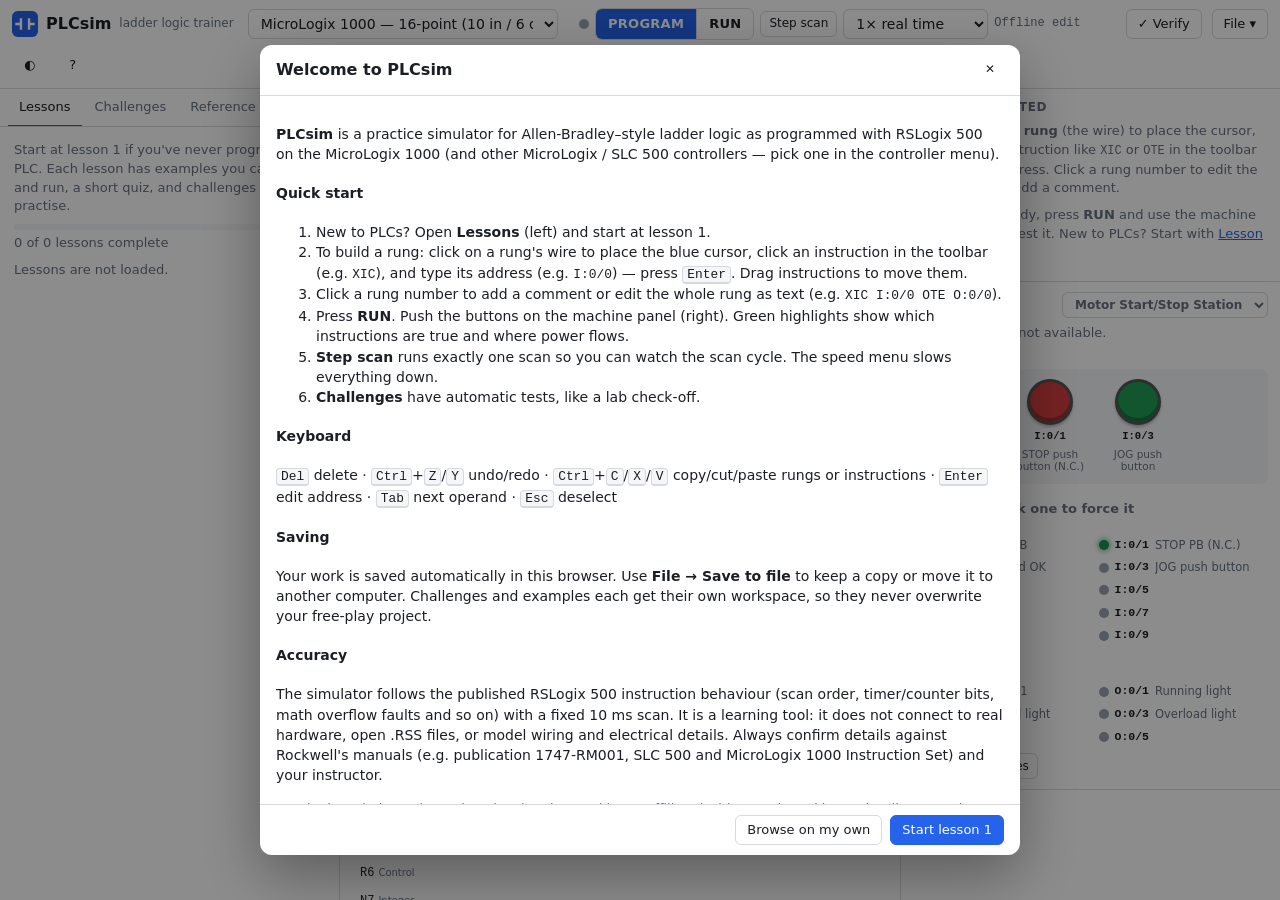
==== index.html @ b48abe57 "Add ladder editor, simulator UI, data table, I/O panel and docs RSLogix 500-style editor (palette, b" ====
<!DOCTYPE html>
<html lang="en">
<head>
<meta charset="UTF-8">
<meta name="viewport" content="width=device-width, initial-scale=1">
<title>PLCsim — Ladder Logic Trainer</title>
<meta name="description" content="Learn and practise RSLogix 500-style ladder logic for the MicroLogix 1000 and SLC 500 in your browser: lessons, a ladder editor, a scan-accurate simulator, animated machines and auto-graded challenges.">
<link rel="icon" href="data:image/svg+xml,<svg xmlns='http://www.w3.org/2000/svg' viewBox='0 0 32 32'><rect width='32' height='32' rx='7' fill='%232563eb'/><path d='M4 16h7M21 16h7M11 9v14M21 9v14' stroke='white' stroke-width='3' fill='none'/></svg>">
<link rel="stylesheet" href="css/app.css">
</head>
<body>
<header class="top">
  <button class="btn ghost only-narrow" id="btnSide" title="Lessons & challenges">☰ Learn</button>
  <div class="brand">
    <svg class="logo" viewBox="0 0 32 32" aria-hidden="true"><rect width="32" height="32" rx="7" fill="var(--accent)"/><path d="M4 16h7M21 16h7M11 9v14M21 9v14" stroke="#fff" stroke-width="3" fill="none"/></svg>
    PLCsim <small>ladder logic trainer</small>
  </div>
  <span class="slot-chip hidden" id="slotChip"></span>
  <select class="sel" id="profileSel" title="Controller model"></select>
  <div class="spacer"></div>
  <div class="group">
    <span class="mode-led" id="modeLed"></span>
    <div class="seg" id="modeSeg" role="group" aria-label="Processor mode">
      <button data-mode="PROGRAM" title="Program mode: edit the program. Outputs are off.">PROGRAM</button>
      <button data-mode="RUN" title="Run mode: the processor scans your program continuously.">RUN</button>
    </div>
    <button class="btn small" id="btnStep" title="Test mode: run exactly one scan (outputs stay off)">Step scan</button>
    <select class="sel" id="speedSel" title="Simulation speed">
      <option value="1">1× real time</option>
      <option value="0.25">¼× slow</option>
      <option value="0.05">1/20× slow-mo</option>
      <option value="4">4× fast</option>
    </select>
    <span class="status-txt" id="statusTxt"></span>
  </div>
  <div class="spacer"></div>
  <button class="btn" id="btnVerify" title="Check the program for errors">✓ Verify</button>
  <div class="menu">
    <button class="btn" id="btnFile">File ▾</button>
    <div class="menu-list hidden" id="fileMenu">
      <button data-act="new">New program</button>
      <button data-act="open">Open file…</button>
      <button data-act="save">Save to file (.plcsim.json)</button>
      <hr>
      <button data-act="text">View / edit program as text…</button>
      <button data-act="exportText">Export rung listing (.txt)</button>
      <hr>
      <button data-act="sandbox">Go to my free-play project</button>
      <button data-act="resetProgress">Reset lesson progress…</button>
    </div>
  </div>
  <button class="btn ghost" id="btnTheme" title="Light / dark theme">◐</button>
  <button class="btn ghost" id="btnHelp" title="How to use PLCsim">?</button>
  <input type="file" id="fileInput" accept=".json,.plcsim,.txt" class="hidden">
</header>
<div class="fault-bar hidden" id="faultBar">
  <strong id="faultCode">FAULT</strong><span class="msg" id="faultMsg"></span>
  <button class="btn small" id="btnClearFault">Clear fault → Program mode</button>
</div>

<div class="layout" id="layout">
  <aside id="side">
    <div class="tabs" id="sideTabs">
      <button data-tab="lessons" class="active">Lessons</button>
      <button data-tab="challenges">Challenges</button>
      <button data-tab="reference">Reference</button>
      <button class="right" id="btnWide" title="Wider reading pane">⇔</button>
      <button class="only-narrow" id="btnSideClose" title="Close">✕</button>
    </div>
    <div class="side-body" id="sideBody"></div>
  </aside>

  <section id="center">
    <div id="palette"></div>
    <div id="filetabs"></div>
    <div id="ladderWrap"><div id="ladder"></div></div>
    <div id="bottomResize" title="Drag to resize"></div>
    <div id="bottom">
      <div class="tabs" id="bottomTabs">
        <button data-tab="data" class="active">Data Table</button>
        <button data-tab="xref">Cross Reference</button>
        <button data-tab="verify">Verify <span class="badge" id="verifyBadge">0</span></button>
        <button data-tab="tests">Test Results</button>
        <button class="right" id="btnBottomToggle" title="Collapse / expand">▾</button>
      </div>
      <div class="bottom-body" id="bottomBody"></div>
    </div>
  </section>

  <aside id="right">
    <div class="rp-section" id="props"></div>
    <div class="rp-section" id="ioSection">
      <h3><span class="grow">Machine / I/O</span><select class="sel" id="sceneSel" style="height:26px;font-size:12px"></select></h3>
      <div id="sceneHost" class="scene-host"></div>
      <div class="scene-msg" id="sceneMsg"></div>
      <div id="opPanel"></div>
      <div id="ioStrip"></div>
    </div>
  </aside>
</div>

<script src="js/core/profiles.js"></script>
<script src="js/core/datatable.js"></script>
<script src="js/core/instructions.js"></script>
<script src="js/core/program.js"></script>
<script src="js/core/engine.js"></script>
<script src="js/core/grader.js"></script>
<script src="js/core/lint.js"></script>
<script src="js/content/scene-defs.js"></script>
<script src="js/content/lessons.js"></script>
<script src="js/content/challenges.js"></script>
<script src="js/content/reference.js"></script>
<script src="js/scenes/registry.js"></script>
<script src="js/scenes/motor.js"></script>
<script src="js/scenes/fwdrev.js"></script>
<script src="js/scenes/traffic.js"></script>
<script src="js/scenes/parking.js"></script>
<script src="js/scenes/tank.js"></script>
<script src="js/scenes/conveyor.js"></script>
<script src="js/ui/ladder.js"></script>
<script src="js/ui/editor.js"></script>
<script src="js/ui/panels.js"></script>
<script src="js/ui/learn.js"></script>
<script src="js/ui/app.js"></script>
</body>
</html>
---- css/app.css ----
/* PLCsim — layout and theme */
:root {
  --bg: #eef0f3;
  --panel: #ffffff;
  --panel2: #f5f6f8;
  --fg: #1b1f24;
  --muted: #677180;
  --line: #d6dae0;
  --accent: #2563eb;
  --accent-bg: rgba(37, 99, 235, 0.1);
  --on: #15935a;
  --on-bg: rgba(21, 147, 90, 0.14);
  --off: #9aa3ae;
  --red: #d33f3f;
  --red-bg: rgba(211, 63, 63, 0.1);
  --amber: #c98400;
  --amber-bg: rgba(201, 132, 0, 0.12);
  --water: #3b82f6;
  --sel: #2563eb;
  --shadow: 0 1px 2px rgba(16, 24, 40, 0.06), 0 1px 3px rgba(16, 24, 40, 0.08);
  --mono: ui-monospace, 'SF Mono', SFMono-Regular, Menlo, Consolas, 'Liberation Mono', monospace;
  --sans: system-ui, -apple-system, 'Segoe UI', Roboto, 'Helvetica Neue', Arial, sans-serif;
  --radius: 8px;
  color-scheme: light;
}
@media (prefers-color-scheme: dark) {
  :root:not([data-theme='light']) {
    --bg: #0d1014; --panel: #161a20; --panel2: #1c2128; --fg: #e5e8ec; --muted: #8e98a6;
    --line: #2a313b; --accent: #5b9bff; --accent-bg: rgba(91, 155, 255, 0.14);
    --on: #33d17a; --on-bg: rgba(51, 209, 122, 0.16); --off: #5b6572;
    --red: #f26d6d; --red-bg: rgba(242, 109, 109, 0.14); --amber: #f5b83d; --amber-bg: rgba(245, 184, 61, 0.14);
    --water: #5aa2ff; --sel: #5b9bff; --shadow: none; color-scheme: dark;
  }
}
:root[data-theme='dark'] {
  --bg: #0d1014; --panel: #161a20; --panel2: #1c2128; --fg: #e5e8ec; --muted: #8e98a6;
  --line: #2a313b; --accent: #5b9bff; --accent-bg: rgba(91, 155, 255, 0.14);
  --on: #33d17a; --on-bg: rgba(51, 209, 122, 0.16); --off: #5b6572;
  --red: #f26d6d; --red-bg: rgba(242, 109, 109, 0.14); --amber: #f5b83d; --amber-bg: rgba(245, 184, 61, 0.14);
  --water: #5aa2ff; --sel: #5b9bff; --shadow: none; color-scheme: dark;
}

* { box-sizing: border-box; }
html, body { height: 100%; margin: 0; }
body {
  background: var(--bg); color: var(--fg); font: 14px/1.45 var(--sans);
  display: flex; flex-direction: column; overflow: hidden;
}
button, select, input, textarea { font: inherit; color: inherit; }
code, kbd, .mono { font-family: var(--mono); font-size: 0.92em; }
kbd { border: 1px solid var(--line); border-bottom-width: 2px; border-radius: 4px; padding: 0 4px; background: var(--panel2); }
a { color: var(--accent); }
.hidden { display: none !important; }

/* ---------- buttons ---------- */
.btn {
  display: inline-flex; align-items: center; gap: 6px; height: 30px; padding: 0 11px;
  border: 1px solid var(--line); border-radius: 6px; background: var(--panel); cursor: pointer;
  white-space: nowrap; font-size: 13px;
}
.btn:hover { border-color: var(--muted); }
.btn:disabled { opacity: 0.45; cursor: not-allowed; }
.btn.primary { background: var(--accent); border-color: var(--accent); color: #fff; }
.btn.ghost { border-color: transparent; background: transparent; }
.btn.ghost:hover { background: var(--panel2); }
.btn.small { height: 26px; padding: 0 8px; font-size: 12px; }
.btn.danger { color: var(--red); }
.btn svg { width: 16px; height: 16px; }
.seg { display: inline-flex; border: 1px solid var(--line); border-radius: 7px; overflow: hidden; background: var(--panel); }
.seg button { border: 0; background: transparent; height: 30px; padding: 0 12px; cursor: pointer; font-size: 13px; font-weight: 600; letter-spacing: 0.02em; }
.seg button + button { border-left: 1px solid var(--line); }
.seg button.active.prog { background: var(--accent); color: #fff; }
.seg button.active.run { background: var(--on); color: #fff; }
.seg button.active.test { background: var(--amber); color: #111; }
#profileSel { max-width: 310px; }
select.sel {
  height: 30px; border: 1px solid var(--line); border-radius: 6px; background: var(--panel); padding: 0 8px; max-width: 100%;
}
input.txt, textarea.txt {
  border: 1px solid var(--line); border-radius: 6px; background: var(--panel); padding: 5px 8px; width: 100%;
}
input.txt:focus, textarea.txt:focus, select.sel:focus { outline: 2px solid var(--accent-bg); border-color: var(--accent); }
input.txt.bad { border-color: var(--red); background: var(--red-bg); }

/* ---------- header ---------- */
header.top {
  display: flex; align-items: center; gap: 10px; padding: 8px 12px; background: var(--panel);
  border-bottom: 1px solid var(--line); flex-wrap: wrap; min-height: 50px;
}
.brand { display: flex; align-items: center; gap: 8px; font-weight: 700; font-size: 16px; margin-right: 4px; }
.brand .logo { width: 26px; height: 26px; }
.brand small { font-weight: 500; color: var(--muted); font-size: 12px; }
.slot-chip { font-size: 12px; padding: 3px 8px; border-radius: 999px; background: var(--accent-bg); color: var(--accent); display: inline-flex; gap: 6px; align-items: center; }
.slot-chip button { border: 0; background: none; color: inherit; cursor: pointer; text-decoration: underline; padding: 0; font-size: 12px; }
.spacer { flex: 1; }
.mode-led { width: 10px; height: 10px; border-radius: 50%; background: var(--off); display: inline-block; }
.mode-led.run { background: var(--on); box-shadow: 0 0 8px var(--on); }
.mode-led.fault { background: var(--red); box-shadow: 0 0 8px var(--red); animation: blink 0.8s steps(2) infinite; }
.mode-led.test { background: var(--amber); }
@keyframes blink { 50% { opacity: 0.25; } }
.status-txt { font-size: 12px; color: var(--muted); font-family: var(--mono); min-width: 110px; }
.group { display: flex; align-items: center; gap: 6px; }
.menu { position: relative; }
.menu-list {
  position: absolute; right: 0; top: 36px; z-index: 50; min-width: 220px; background: var(--panel);
  border: 1px solid var(--line); border-radius: 8px; box-shadow: 0 8px 24px rgba(0,0,0,.18); padding: 4px;
}
.menu-list button { display: block; width: 100%; text-align: left; border: 0; background: none; padding: 7px 10px; border-radius: 5px; cursor: pointer; font-size: 13px; }
.menu-list button:hover { background: var(--panel2); }
.menu-list hr { border: 0; border-top: 1px solid var(--line); margin: 4px 0; }

.fault-bar {
  display: flex; align-items: center; gap: 10px; padding: 8px 14px; background: var(--red-bg); color: var(--red);
  border-bottom: 1px solid var(--red); font-weight: 500;
}
.fault-bar .msg { flex: 1; color: var(--fg); font-weight: 400; }

/* ---------- main layout ---------- */
.layout { flex: 1; display: grid; grid-template-columns: var(--side-w, 340px) minmax(0, 1fr) var(--right-w, 380px); min-height: 0; }
.layout.side-wide { --side-w: min(640px, 46vw); }
.layout.side-closed { --side-w: 0px; }
.layout.side-closed #side { display: none; }
aside, section { min-height: 0; min-width: 0; }
#side { background: var(--panel); border-right: 1px solid var(--line); display: flex; flex-direction: column; }
#center { display: flex; flex-direction: column; min-width: 0; }
#right { background: var(--panel); border-left: 1px solid var(--line); display: flex; flex-direction: column; overflow: auto; }

.tabs { display: flex; gap: 2px; border-bottom: 1px solid var(--line); padding: 0 8px; background: var(--panel); flex-shrink: 0; overflow-x: auto; }
.tabs button {
  border: 0; background: none; padding: 9px 11px 8px; cursor: pointer; font-size: 13px; color: var(--muted);
  border-bottom: 2px solid transparent; margin-bottom: -1px; white-space: nowrap; font-weight: 500;
}
.tabs button.active { color: var(--fg); border-bottom-color: var(--accent); }
.tabs button .badge { margin-left: 5px; }
.badge { display: inline-block; min-width: 18px; padding: 0 5px; border-radius: 9px; font-size: 11px; line-height: 18px; text-align: center; background: var(--panel2); color: var(--muted); }
.badge.bad { background: var(--red-bg); color: var(--red); }
.badge.good { background: var(--on-bg); color: var(--on); }

/* ---------- palette ---------- */
#palette { background: var(--panel); border-bottom: 1px solid var(--line); padding: 6px 10px; display: flex; flex-direction: column; gap: 6px; }
.pal-row { display: flex; flex-wrap: wrap; gap: 4px; align-items: center; }
.pal-row .lbl { font-size: 11px; text-transform: uppercase; letter-spacing: 0.06em; color: var(--muted); margin-right: 4px; }
.ibtn {
  font-family: var(--mono); font-size: 12px; font-weight: 600; height: 28px; min-width: 44px; padding: 0 7px;
  border: 1px solid var(--line); border-radius: 5px; background: var(--panel2); cursor: pointer; display: inline-flex; align-items: center; gap: 5px;
}
.ibtn:hover { border-color: var(--accent); color: var(--accent); }
.ibtn svg { width: 22px; height: 16px; }
.ibtn.tool { font-family: var(--sans); font-weight: 500; }
.pal-sep { width: 1px; height: 22px; background: var(--line); margin: 0 6px; }
.pal-groups { display: flex; gap: 2px; flex-wrap: wrap; }
.pal-groups button { border: 0; background: none; font-size: 12px; padding: 3px 8px; border-radius: 5px; cursor: pointer; color: var(--muted); }
.pal-groups button.active { background: var(--accent-bg); color: var(--accent); font-weight: 600; }

#filetabs { display: flex; align-items: center; gap: 4px; padding: 6px 10px 0; background: var(--bg); flex-wrap: wrap; }
#filetabs .ft {
  border: 1px solid var(--line); border-bottom: 0; border-radius: 6px 6px 0 0; background: var(--panel2); padding: 4px 10px;
  font-size: 12px; cursor: pointer; font-family: var(--mono);
}
#filetabs .ft.active { background: var(--panel); font-weight: 700; }
#ladderWrap { flex: 1; overflow: auto; background: var(--panel); border-top: 1px solid var(--line); position: relative; min-height: 120px; }
#ladder { padding: 6px 0 40px; min-width: 100%; }
.edit-hint { position: sticky; left: 0; top: 0; z-index: 3; font-size: 12px; padding: 5px 12px; background: var(--amber-bg); color: var(--fg); border-bottom: 1px solid var(--line); }

/* ---------- ladder svg ---------- */
.ladder-svg { display: block; user-select: none; -webkit-user-select: none; }
.ladder-svg text { font-family: var(--mono); fill: var(--fg); }
.ladder-svg .w { stroke: var(--fg); stroke-width: 1.5; fill: none; }
.ladder-svg .w.on { stroke: var(--on); stroke-width: 3; }
.ladder-svg .rail { stroke: var(--fg); stroke-width: 2.5; }
.ladder-svg .rbg { fill: transparent; }
.ladder-svg .rung.sel .rbg { fill: var(--accent-bg); }
.ladder-svg .rnum { font-size: 11px; text-anchor: middle; fill: var(--muted); cursor: pointer; }
.ladder-svg .rnum-hit { fill: transparent; cursor: pointer; }
.ladder-svg .rnum-hit:hover { fill: var(--panel2); }
.ladder-svg .rcomment { font-family: var(--sans); font-size: 12px; fill: var(--muted); font-style: italic; }
.ladder-svg .desc { font-size: 10px; text-anchor: middle; fill: var(--muted); font-family: var(--sans); }
.ladder-svg .addr { font-size: 12px; text-anchor: middle; font-weight: 600; }
.ladder-svg .sym { stroke: var(--fg); stroke-width: 2; fill: none; }
.ladder-svg .sym-bg { fill: var(--panel); }
.ladder-svg .mnin { font-size: 9.5px; text-anchor: middle; fill: var(--muted); font-weight: 700; }
.ladder-svg .coilL { font-size: 12px; text-anchor: middle; font-weight: 700; }
.ladder-svg .hit { fill: transparent; stroke: transparent; stroke-width: 1.5; }
.ladder-svg .ins { cursor: pointer; }
.ladder-svg .ins:hover .hit { fill: var(--panel2); }
.ladder-svg .ins.sel .hit { stroke: var(--sel); stroke-dasharray: 4 3; fill: var(--accent-bg); }
.ladder-svg .ins.err .hit { stroke: var(--red); fill: var(--red-bg); stroke-dasharray: none; }
.ladder-svg .ins.on .sym { stroke: var(--on); }
.ladder-svg .ins.on .sym-bg { fill: var(--on-bg); }
.ladder-svg .ins.on .addr { fill: var(--on); }
.ladder-svg .box { fill: var(--panel); stroke: var(--fg); stroke-width: 1.5; }
.ladder-svg .ins.on .box { stroke: var(--on); fill: var(--on-bg); stroke-width: 2.5; }
.ladder-svg .bsep { stroke: var(--line); }
.ladder-svg .bmn { font-size: 12.5px; font-weight: 800; }
.ladder-svg .bname { font-size: 9.5px; text-anchor: end; fill: var(--muted); font-family: var(--sans); }
.ladder-svg .blabel { font-size: 11px; fill: var(--muted); font-family: var(--sans); }
.ladder-svg .bop { font-size: 11.5px; text-anchor: end; font-weight: 600; }
.ladder-svg .bval { font-size: 10.5px; text-anchor: end; fill: var(--accent); }
.ladder-svg .sbit path { stroke: var(--fg); stroke-width: 1.5; }
.ladder-svg .sbit text { font-size: 10px; font-weight: 700; fill: var(--muted); }
.ladder-svg .sbit.on path { stroke: var(--on); stroke-width: 3; }
.ladder-svg .sbit.on text { fill: var(--on); }
.ladder-svg .gap { fill: transparent; cursor: text; }
.ladder-svg .gap:hover { fill: var(--accent-bg); }
.ladder-svg .gap.sel { fill: var(--accent-bg); }
.ladder-svg .gap.drop { fill: var(--accent); opacity: 0.35; }
.ladder-svg .cursor { fill: var(--accent); pointer-events: none; }
.ladder-svg .bhandle { fill: transparent; cursor: pointer; }
.ladder-svg .bhandle:hover, .ladder-svg .bhandle.sel { fill: var(--accent-bg); stroke: var(--sel); stroke-dasharray: 3 2; }
.ladder-svg .endtxt { font-size: 12px; text-anchor: middle; fill: var(--muted); font-family: var(--sans); }
.ladder-bad { color: var(--red); font-size: 12px; white-space: pre-wrap; }
.op-editor {
  position: absolute; z-index: 20; font-family: var(--mono); font-size: 13px; font-weight: 600; padding: 3px 6px;
  border: 2px solid var(--accent); border-radius: 5px; background: var(--panel); color: var(--fg); width: 130px;
  box-shadow: 0 4px 14px rgba(0,0,0,.2);
}
.op-editor.bad { border-color: var(--red); }
.op-err { position: absolute; z-index: 21; background: var(--red); color: #fff; font-size: 12px; padding: 4px 8px; border-radius: 5px; max-width: 320px; }
.drag-ghost { position: fixed; z-index: 100; pointer-events: none; font-family: var(--mono); font-weight: 700; font-size: 12px; background: var(--accent); color: #fff; padding: 3px 8px; border-radius: 5px; opacity: 0.9; }

/* ---------- bottom panel ---------- */
#bottom { height: var(--bottom-h, 250px); display: flex; flex-direction: column; border-top: 1px solid var(--line); background: var(--panel); min-height: 36px; }
#bottom.collapsed { height: 38px; }
#bottomResize { height: 6px; cursor: ns-resize; background: var(--bg); flex-shrink: 0; }
#bottomResize:hover { background: var(--accent-bg); }
.bottom-body { flex: 1; overflow: auto; padding: 8px 12px; }
.tabs .right { margin-left: auto; }

/* data table */
.dt-wrap { display: flex; gap: 12px; min-height: 100%; }
.dt-files { display: flex; flex-direction: column; gap: 2px; min-width: 96px; }
.dt-files button { text-align: left; border: 0; background: none; padding: 4px 8px; border-radius: 5px; cursor: pointer; font-family: var(--mono); font-size: 12px; }
.dt-files button.active { background: var(--accent-bg); color: var(--accent); font-weight: 700; }
.dt-files button small { font-family: var(--sans); color: var(--muted); margin-left: 4px; }
.dt-main { flex: 1; min-width: 0; }
table.dt { border-collapse: collapse; font-family: var(--mono); font-size: 12px; }
table.dt th .bitcell { font-size: 9.5px; }
table.dt th { font-family: var(--sans); font-weight: 600; font-size: 11px; color: var(--muted); text-align: left; padding: 3px 6px; position: sticky; top: -8px; background: var(--panel); z-index: 1; }
table.dt td { padding: 2px 6px; border-top: 1px solid var(--line); white-space: nowrap; }
table.dt td.addr { font-weight: 700; }
table.dt td.dsc { font-family: var(--sans); color: var(--muted); max-width: 260px; overflow: hidden; text-overflow: ellipsis; }
.bitcell { display: inline-block; width: 17px; height: 19px; line-height: 19px; text-align: center; border-radius: 3px; cursor: pointer; color: var(--muted); }
.bitcell:hover { background: var(--panel2); }
.bitcell.on { background: var(--on-bg); color: var(--on); font-weight: 800; }
.bitcell.ghost { opacity: 0.35; }
.bitcell.forced { outline: 2px solid var(--amber); }
.bitgrp { margin-right: 6px; }
.dt input.num { width: 76px; font-family: var(--mono); font-size: 12px; padding: 1px 4px; border: 1px solid var(--line); border-radius: 4px; background: var(--panel); }
.dt input.dsc { width: 180px; font-size: 12px; padding: 1px 4px; border: 1px solid transparent; border-radius: 4px; background: transparent; color: var(--muted); }
.dt input.dsc:hover, .dt input.dsc:focus { border-color: var(--line); background: var(--panel); color: var(--fg); }
.dt .flag { display: inline-block; font-size: 10.5px; padding: 0 5px; border-radius: 4px; margin-right: 3px; color: var(--muted); background: var(--panel2); }
.dt .flag.on { background: var(--on-bg); color: var(--on); font-weight: 700; }
.issues { list-style: none; padding: 0; margin: 0; }
.issues li { padding: 6px 8px; border-radius: 6px; display: flex; gap: 8px; align-items: baseline; cursor: pointer; }
.issues li:hover { background: var(--panel2); }
.issues .where { font-family: var(--mono); font-size: 12px; color: var(--muted); min-width: 92px; }
.sev { font-size: 11px; font-weight: 700; padding: 1px 6px; border-radius: 4px; }
.sev.error { background: var(--red-bg); color: var(--red); }
.sev.warn { background: var(--amber-bg); color: var(--amber); }
.sev.ok { background: var(--on-bg); color: var(--on); }

/* ---------- right panel ---------- */
.rp-section { border-bottom: 1px solid var(--line); padding: 10px 12px; }
.rp-section h3 { margin: 0 0 6px; font-size: 12px; text-transform: uppercase; letter-spacing: 0.06em; color: var(--muted); font-weight: 600; display: flex; align-items: center; gap: 8px; }
.rp-section h3 .grow { flex: 1; }
.prop-title { font-weight: 700; font-size: 15px; }
.prop-title code { font-size: 15px; }
.prop-help { color: var(--muted); font-size: 13px; margin: 4px 0 8px; }
.prop-grid { display: grid; grid-template-columns: auto 1fr; gap: 6px 8px; align-items: center; }
.prop-grid label { font-size: 12px; color: var(--muted); }
.prop-err { color: var(--red); font-size: 12px; margin-top: 4px; }
.row { display: flex; gap: 6px; flex-wrap: wrap; align-items: center; }
.row + .row { margin-top: 6px; }
.scene-host { position: relative; }
.scene-host canvas { display: block; width: 100%; border-radius: 6px; }
.scene-msg { font-size: 12px; min-height: 18px; margin-top: 4px; }
.scene-msg.bad { color: var(--red); font-weight: 600; }
.scene-msg.warn { color: var(--amber); }
.scene-btn { height: 26px; padding: 0 9px; border: 1px solid var(--line); background: var(--panel2); border-radius: 5px; cursor: pointer; font-size: 12px; margin: 4px 4px 0 0; }
.scene-btn.active, .scene-btn[aria-pressed='true'] { background: var(--accent-bg); border-color: var(--accent); color: var(--accent); }

/* operator panel & I/O */
.opanel { display: flex; flex-wrap: wrap; gap: 10px; padding: 10px; background: var(--panel2); border-radius: 8px; }
.opdev { display: flex; flex-direction: column; align-items: center; gap: 4px; width: 78px; text-align: center; }
.opdev .cap { font-size: 10.5px; line-height: 1.2; color: var(--muted); min-height: 26px; }
.opdev .ad { font-family: var(--mono); font-size: 10.5px; font-weight: 700; }
.pb {
  width: 46px; height: 46px; border-radius: 50%; border: 3px solid #555; cursor: pointer; position: relative;
  box-shadow: inset 0 -4px 0 rgba(0,0,0,.25), 0 2px 3px rgba(0,0,0,.25); touch-action: none;
}
.pb.green { background: #1f9d55; } .pb.red { background: #d33f3f; } .pb.black { background: #2b2f36; } .pb.yellow { background: #e0a800; } .pb.blue { background: #2563eb; }
.pb.pressed { transform: translateY(2px); box-shadow: inset 0 3px 6px rgba(0,0,0,.4); filter: brightness(0.85); }
.sw { width: 44px; height: 24px; border-radius: 12px; background: var(--off); position: relative; cursor: pointer; border: 0; }
.sw::after { content: ''; position: absolute; left: 3px; top: 3px; width: 18px; height: 18px; border-radius: 50%; background: #fff; transition: left 0.12s; }
.sw.on { background: var(--on); }
.sw.on::after { left: 23px; }
.lamp { width: 26px; height: 26px; border-radius: 50%; background: var(--panel); border: 2px solid var(--line); }
.lamp.on.green { background: #2ee07e; box-shadow: 0 0 12px #2ee07e; border-color: #1f9d55; }
.lamp.on.red { background: #ff5a5a; box-shadow: 0 0 12px #ff5a5a; border-color: #b52e2e; }
.lamp.on.amber { background: #ffc233; box-shadow: 0 0 12px #ffc233; border-color: #b98500; }
.lamp.on.white, .lamp.on.motor, .lamp.on.valve, .lamp.on.gate { background: #9ecbff; box-shadow: 0 0 10px #9ecbff; border-color: #2563eb; }
.iostrip { display: grid; grid-template-columns: repeat(auto-fill, minmax(150px, 1fr)); gap: 2px 8px; font-size: 12px; margin-top: 8px; }
.ioitem { display: flex; align-items: center; gap: 6px; padding: 2px 4px; border-radius: 5px; cursor: pointer; min-width: 0; }
.ioitem:hover { background: var(--panel2); }
.ioitem .led { width: 10px; height: 10px; border-radius: 50%; background: var(--off); flex-shrink: 0; }
.ioitem .led.on { background: var(--on); box-shadow: 0 0 6px var(--on); }
.ioitem .a { font-family: var(--mono); font-weight: 700; font-size: 11.5px; }
.ioitem .l { color: var(--muted); overflow: hidden; text-overflow: ellipsis; white-space: nowrap; font-size: 11.5px; }
.ioitem .F { font-size: 10px; font-weight: 800; color: #111; background: var(--amber); border-radius: 3px; padding: 0 3px; }
.trainer-row { display: flex; align-items: center; gap: 8px; padding: 3px 0; font-size: 12px; }
.trainer-row .a { font-family: var(--mono); font-weight: 700; width: 58px; }
.trainer-row select { height: 24px; font-size: 11px; border: 1px solid var(--line); background: var(--panel); border-radius: 4px; }
.trainer-cols { display: grid; grid-template-columns: 1fr 1fr; gap: 12px; }
.popover { position: fixed; z-index: 80; background: var(--panel); border: 1px solid var(--line); border-radius: 8px; box-shadow: 0 8px 24px rgba(0,0,0,.2); padding: 4px; }
.popover button { display: block; width: 100%; text-align: left; border: 0; background: none; padding: 6px 10px; border-radius: 5px; cursor: pointer; font-size: 13px; }
.popover button:hover { background: var(--panel2); }

/* ---------- side / learn ---------- */
.side-body { flex: 1; overflow: auto; padding: 10px 14px 40px; }
.unit-title { font-size: 11px; text-transform: uppercase; letter-spacing: 0.07em; color: var(--muted); margin: 16px 0 6px; font-weight: 700; }
.list-item { display: flex; align-items: center; gap: 8px; padding: 7px 8px; border-radius: 6px; cursor: pointer; }
.list-item:hover { background: var(--panel2); }
.list-item .num { font-family: var(--mono); font-size: 11px; color: var(--muted); width: 20px; }
.list-item .t { flex: 1; }
.check { width: 16px; height: 16px; border-radius: 50%; border: 1.5px solid var(--line); flex-shrink: 0; display: inline-flex; align-items: center; justify-content: center; font-size: 10px; }
.check.done { background: var(--on); border-color: var(--on); color: #fff; }
.lvl { font-size: 10.5px; font-weight: 700; color: var(--muted); }
.progress { height: 6px; background: var(--panel2); border-radius: 3px; overflow: hidden; margin: 6px 0 2px; }
.progress div { height: 100%; background: var(--on); }
.reader h2 { font-size: 20px; margin: 6px 0 2px; line-height: 1.25; }
.reader h3 { font-size: 16px; margin: 20px 0 6px; }
.reader h4 { font-size: 14px; margin: 14px 0 4px; }
.reader p, .reader li { font-size: 14px; }
.reader .meta { color: var(--muted); font-size: 12px; }
.reader table.tbl { border-collapse: collapse; margin: 8px 0; font-size: 13px; }
.reader table.tbl th, .reader table.tbl td { border: 1px solid var(--line); padding: 4px 8px; text-align: left; }
.reader table.tbl th { background: var(--panel2); }
.reader .ladder { border: 1px solid var(--line); border-radius: 8px; margin: 10px 0; overflow-x: auto; background: var(--panel); }
.reader svg { max-width: 100%; }
.reader .ladder svg { max-width: none; }
.callout { border-left: 4px solid var(--accent); background: var(--accent-bg); padding: 8px 12px; border-radius: 0 8px 8px 0; margin: 10px 0; font-size: 13.5px; }
.callout.tip { border-color: var(--on); background: var(--on-bg); }
.callout.warn { border-color: var(--red); background: var(--red-bg); }
.callout.note { border-color: var(--muted); background: var(--panel2); }
.callout.lab { border-color: var(--amber); background: var(--amber-bg); }
.callout > :first-child { margin-top: 0; } .callout > :last-child { margin-bottom: 0; }
.reader button.try, .reader button.go-challenge {
  display: inline-flex; align-items: center; gap: 6px; margin: 4px 0; padding: 6px 12px; border-radius: 6px; cursor: pointer; font-size: 13px; font-weight: 600;
  border: 1px solid var(--accent); background: var(--accent-bg); color: var(--accent);
}
.reader button.go-challenge { border-color: var(--on); background: var(--on-bg); color: var(--on); }
.reader-nav { display: flex; justify-content: space-between; gap: 8px; margin-top: 24px; }
.backlink { border: 0; background: none; color: var(--accent); cursor: pointer; padding: 0; font-size: 13px; }
.quiz { margin-top: 24px; border-top: 1px solid var(--line); padding-top: 8px; }
.quiz .qq { margin: 14px 0 6px; font-weight: 600; }
.quiz .ch { display: block; width: 100%; text-align: left; border: 1px solid var(--line); background: var(--panel); border-radius: 6px; padding: 6px 10px; margin: 4px 0; cursor: pointer; font-size: 13.5px; }
.quiz .ch:hover { border-color: var(--accent); }
.quiz .ch.right { border-color: var(--on); background: var(--on-bg); }
.quiz .ch.wrong { border-color: var(--red); background: var(--red-bg); }
.quiz .why { font-size: 13px; color: var(--muted); margin: 4px 0 0 2px; }
.iotable { width: 100%; border-collapse: collapse; font-size: 12.5px; margin: 6px 0; }
.iotable td { padding: 3px 6px; border-top: 1px solid var(--line); }
.iotable td:first-child { font-family: var(--mono); font-weight: 700; white-space: nowrap; }
.hint { background: var(--panel2); border-radius: 6px; padding: 6px 10px; margin: 6px 0; font-size: 13px; }
.result-banner { padding: 10px 12px; border-radius: 8px; font-weight: 600; margin: 8px 0; }
.result-banner.pass { background: var(--on-bg); color: var(--on); }
.result-banner.fail { background: var(--red-bg); color: var(--red); }
.steps { list-style: none; padding: 0; margin: 0; }
.steps li { padding: 6px 0; border-top: 1px solid var(--line); font-size: 13px; }
.steps .chk { font-size: 12.5px; color: var(--muted); margin-left: 22px; }
.steps .chk.bad { color: var(--red); }
.steps .ic { display: inline-block; width: 18px; font-weight: 800; }
.steps .ic.ok { color: var(--on); } .steps .ic.no { color: var(--red); }
.timing { width: 100%; overflow-x: auto; margin-top: 8px; }
.timing text { font-family: var(--mono); font-size: 11px; fill: var(--fg); }
.timing .lbl2 { fill: var(--muted); font-family: var(--sans); font-size: 10.5px; }
.timing .sig { fill: none; stroke: var(--on); stroke-width: 2; }
.timing .grid { stroke: var(--line); }
.timing .fail { stroke: var(--red); stroke-width: 1.5; stroke-dasharray: 3 2; }
.ref-card h3 { margin-top: 4px; }
.ref-card ul { padding-left: 18px; }

/* ---------- modal ---------- */
.modal-back { position: fixed; inset: 0; background: rgba(0,0,0,.45); z-index: 90; display: flex; align-items: center; justify-content: center; padding: 16px; }
.modal { background: var(--panel); border-radius: 12px; max-width: 760px; width: 100%; max-height: 90vh; display: flex; flex-direction: column; box-shadow: 0 20px 60px rgba(0,0,0,.35); }
.modal header { display: flex; align-items: center; padding: 12px 16px; border-bottom: 1px solid var(--line); font-weight: 700; font-size: 16px; }
.modal header .x { margin-left: auto; }
.modal .mbody { padding: 14px 16px; overflow: auto; }
.modal footer { padding: 10px 16px; border-top: 1px solid var(--line); display: flex; gap: 8px; justify-content: flex-end; }
.modal textarea { font-family: var(--mono); font-size: 12.5px; min-height: 260px; }
.toast { position: fixed; bottom: 18px; left: 50%; transform: translateX(-50%); background: var(--fg); color: var(--bg); padding: 8px 16px; border-radius: 8px; z-index: 120; font-size: 13px; box-shadow: 0 6px 20px rgba(0,0,0,.3); }

/* ---------- responsive ---------- */
.only-narrow { display: none !important; }
@media (max-width: 1180px) {
  .layout { grid-template-columns: minmax(0, 1fr) var(--right-w, 340px); }
  #side { position: fixed; left: 0; top: 0; bottom: 0; width: min(560px, 92vw); z-index: 70; box-shadow: 8px 0 30px rgba(0,0,0,.25); }
  .layout:not(.side-open) #side { display: none; }
  .layout.side-closed #side { display: none; }
  .only-narrow { display: inline-flex !important; }
  .only-wide { display: none !important; }
}
@media (max-width: 820px) {
  html, body { overflow-x: hidden; max-width: 100vw; }
  body { overflow-y: auto; }
  .brand small { display: none; }
  header.top .group { flex-wrap: wrap; }
  #profileSel { max-width: calc(100vw - 150px); }
  .layout { display: flex; flex-direction: column; }
  #center { min-height: 0; }
  #ladderWrap { min-height: 60vh; flex: none; height: 60vh; }
  #bottom { height: 320px; }
  .pal-row .lbl { display: none; }
  .iostrip { grid-template-columns: 1fr 1fr; }
  #right { border-left: 0; border-top: 1px solid var(--line); }
  header.top { gap: 6px; }
  .status-txt { display: none; }
}
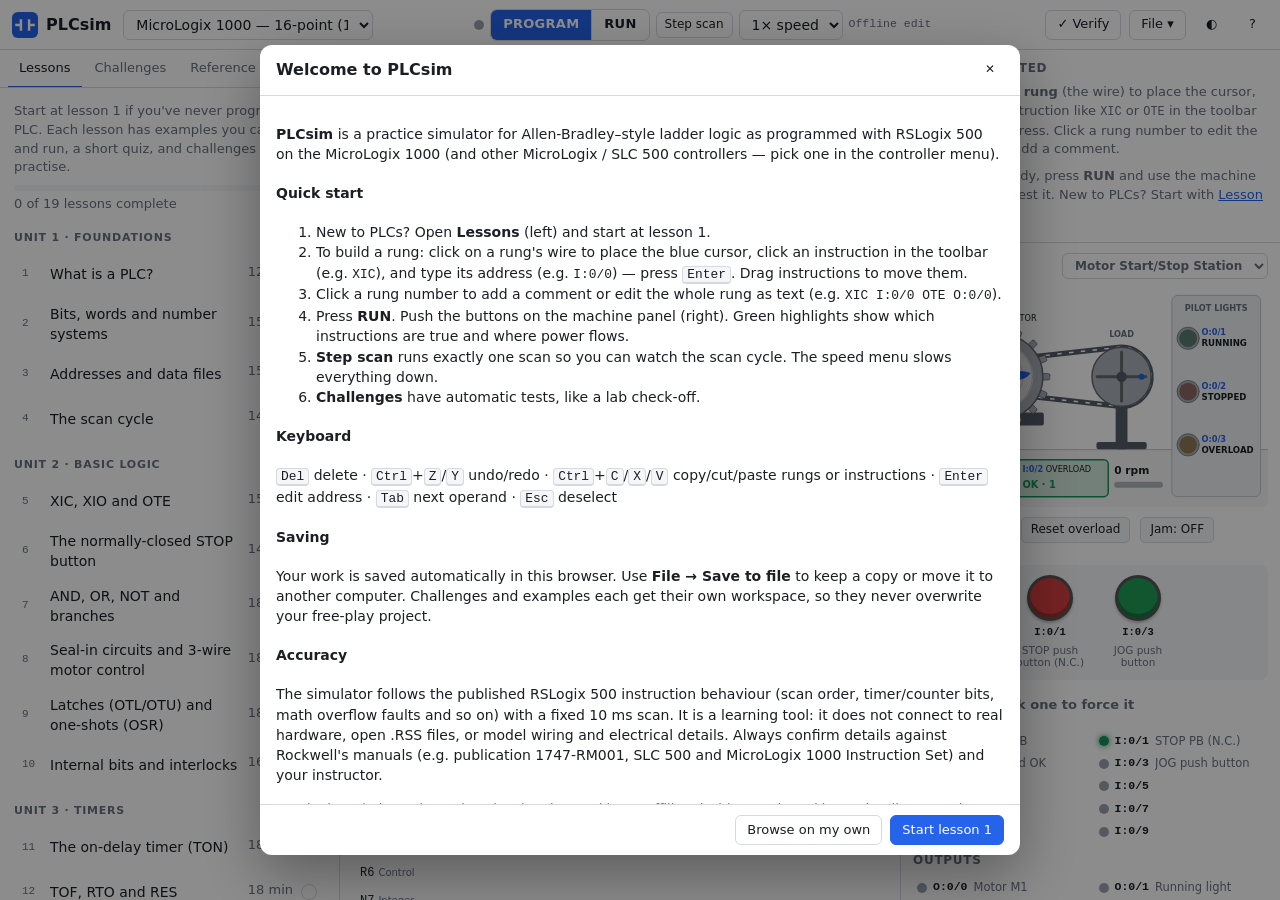
==== commit fb2752ce: "Add lessons, graded challenges and instruction reference; integrate content 19 lessons in 5 units st" ====
--- a/index.html
+++ b/index.html
@@ -26,9 +26,9 @@
     </div>
     <button class="btn small" id="btnStep" title="Test mode: run exactly one scan (outputs stay off)">Step scan</button>
     <select class="sel" id="speedSel" title="Simulation speed">
-      <option value="1">1× real time</option>
+      <option value="1">1× speed</option>
       <option value="0.25">¼× slow</option>
-      <option value="0.05">1/20× slow-mo</option>
+      <option value="0.05">1/20× slow</option>
       <option value="4">4× fast</option>
     </select>
     <span class="status-txt" id="statusTxt"></span>
--- a/css/app.css
+++ b/css/app.css
@@ -72,7 +72,8 @@
 .seg button.active.prog { background: var(--accent); color: #fff; }
 .seg button.active.run { background: var(--on); color: #fff; }
 .seg button.active.test { background: var(--amber); color: #111; }
-#profileSel { max-width: 310px; }
+#profileSel { max-width: 300px; min-width: 120px; flex-shrink: 1; }
+@media (max-width: 1500px) { .brand small { display: none; } #profileSel { max-width: 250px; } }
 select.sel {
   height: 30px; border: 1px solid var(--line); border-radius: 6px; background: var(--panel); padding: 0 8px; max-width: 100%;
 }
@@ -84,12 +85,15 @@
 
 /* ---------- header ---------- */
 header.top {
-  display: flex; align-items: center; gap: 10px; padding: 8px 12px; background: var(--panel);
+  display: flex; align-items: center; gap: 8px; padding: 8px 12px; background: var(--panel);
   border-bottom: 1px solid var(--line); flex-wrap: wrap; min-height: 50px;
 }
 .brand { display: flex; align-items: center; gap: 8px; font-weight: 700; font-size: 16px; margin-right: 4px; }
 .brand .logo { width: 26px; height: 26px; }
 .brand small { font-weight: 500; color: var(--muted); font-size: 12px; }
+.slot-chip { max-width: 250px; min-width: 0; overflow: hidden; white-space: nowrap; }
+.slot-chip .nm { overflow: hidden; text-overflow: ellipsis; }
+.slot-chip button { flex-shrink: 0; }
 .slot-chip { font-size: 12px; padding: 3px 8px; border-radius: 999px; background: var(--accent-bg); color: var(--accent); display: inline-flex; gap: 6px; align-items: center; }
 .slot-chip button { border: 0; background: none; color: inherit; cursor: pointer; text-decoration: underline; padding: 0; font-size: 12px; }
 .spacer { flex: 1; }
@@ -98,7 +102,8 @@
 .mode-led.fault { background: var(--red); box-shadow: 0 0 8px var(--red); animation: blink 0.8s steps(2) infinite; }
 .mode-led.test { background: var(--amber); }
 @keyframes blink { 50% { opacity: 0.25; } }
-.status-txt { font-size: 12px; color: var(--muted); font-family: var(--mono); min-width: 110px; }
+.status-txt { font-size: 11.5px; color: var(--muted); font-family: var(--mono); min-width: 96px; }
+#speedSel { width: 104px; }
 .group { display: flex; align-items: center; gap: 6px; }
 .menu { position: relative; }
 .menu-list {
@@ -277,7 +282,9 @@
 .scene-msg.bad { color: var(--red); font-weight: 600; }
 .scene-msg.warn { color: var(--amber); }
 .scene-btn { height: 26px; padding: 0 9px; border: 1px solid var(--line); background: var(--panel2); border-radius: 5px; cursor: pointer; font-size: 12px; margin: 4px 4px 0 0; }
-.scene-btn.active, .scene-btn[aria-pressed='true'] { background: var(--accent-bg); border-color: var(--accent); color: var(--accent); }
+.scene-controls { display: flex; flex-wrap: wrap; gap: 0; margin-top: 4px; }
+.scene-btn:disabled { opacity: 0.45; cursor: not-allowed; }
+.scene-btn.on, .scene-btn.active, .scene-btn[aria-pressed='true'] { background: var(--accent-bg); border-color: var(--accent); color: var(--accent); }
 
 /* operator panel & I/O */
 .opanel { display: flex; flex-wrap: wrap; gap: 10px; padding: 10px; background: var(--panel2); border-radius: 8px; }
